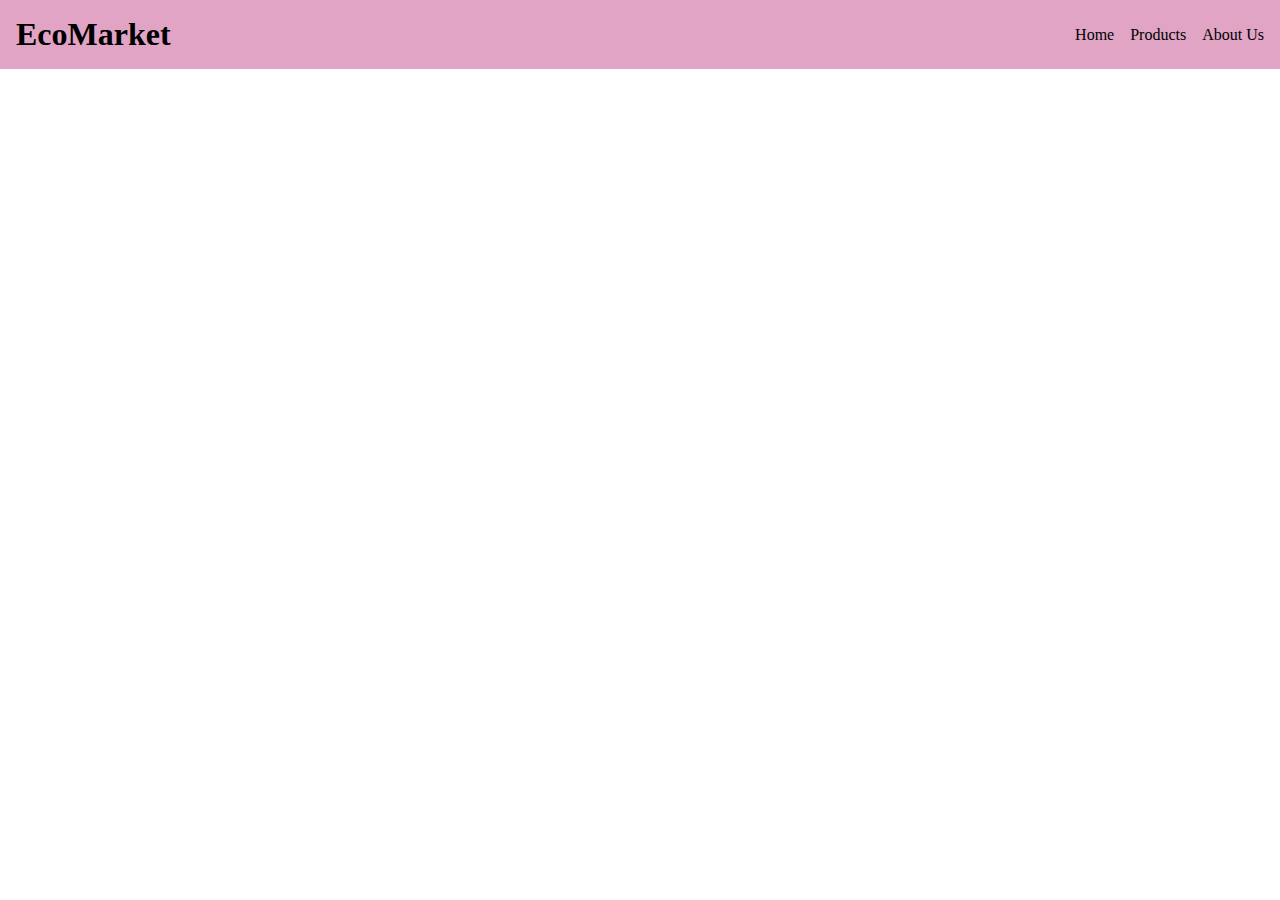
==== html/index.html @ 0cf8f149 "added header and navbar" ====
<!DOCTYPE html>
<html lang="en">
  <head>
    <meta charset="UTF-8" />
    <meta name="viewport" content="width=device-width, initial-scale=1.0" />
    <link rel="stylesheet" href="../css/index.css" />
    <title>LandingPage</title>
  </head>
  <body>
    <header>
      <h1>EcoMarket</h1>
      <nav>
        <ul>
          <li>Home</li>
          <li>Products</li>
          <li>About Us</li>
        </ul>
      </nav>
    </header>
  </body>
</html>
---- css/index.css ----
* {
    box-sizing: border-box;
    margin: 0;
    padding: 0;
}

:root{
    --purple: #c34a8b;
    --purple_lowopacity: #c34a8b80;
    --green: #8bc34a;
    --blue: #4a8bc3;
}

body {
}

header {
    display: grid;
    grid-template-columns: 1fr auto;
    align-items: center;
    padding: 16px;
    background-color: var(--purple_lowopacity);
}

h1 {
    font-size: 32px;
}

nav ul {
    display: flex;
    list-style-type: none;
    gap: 16px;
}

nav li {
    cursor: pointer;
    transition: color 0.3s ease;
}

nav li:hover {
    color: var(--purple);
}
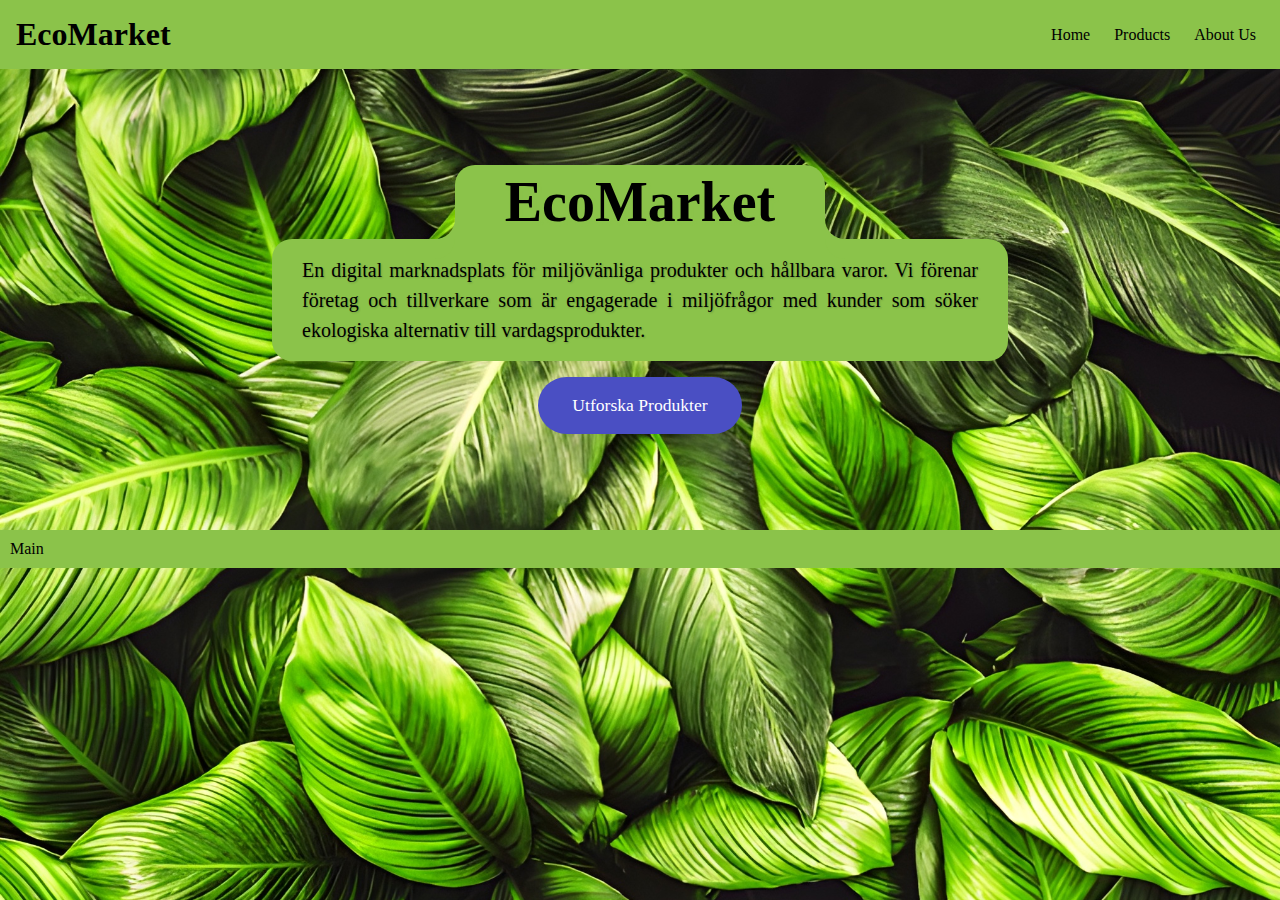
==== commit 2cce3113: "added a hero section, changed the colour of the navbar and began working on the main section" ====
--- a/html/index.html
+++ b/html/index.html
@@ -1,21 +1,41 @@
+<!-- 
+ gör en box/outline för hero text
+ upscalea bild
+ -->
+
 <!DOCTYPE html>
 <html lang="en">
   <head>
     <meta charset="UTF-8" />
     <meta name="viewport" content="width=device-width, initial-scale=1.0" />
     <link rel="stylesheet" href="../css/index.css" />
-    <title>LandingPage</title>
+    <title>Landing Page</title>
   </head>
   <body>
     <header>
       <h1>EcoMarket</h1>
       <nav>
         <ul>
-          <li>Home</li>
-          <li>Products</li>
-          <li>About Us</li>
+          <li><a>Home</a></li>
+          <li><a>Products</a></li>
+          <li><a>About Us</a></li>
         </ul>
       </nav>
     </header>
+
+    <section class="hero">
+      <div class="hero-content">
+        <h1 class="hero-title hero-title-reverse-border">EcoMarket</h1>
+        <p class="hero-description">
+          En digital marknadsplats för miljövänliga produkter och hållbara
+          varor. Vi förenar företag och tillverkare som är engagerade i
+          miljöfrågor med kunder som söker ekologiska alternativ till
+          vardagsprodukter.
+        </p>
+        <a href="#" class="cta-button">Utforska Produkter</a>
+      </div>
+    </section>
+
+    <main>Main</main>
   </body>
 </html>
--- a/css/index.css
+++ b/css/index.css
@@ -5,21 +5,33 @@
 }
 
 :root{
-    --purple: #c34a8b;
-    --purple_lowopacity: #c34a8b80;
-    --green: #8bc34a;
-    --blue: #4a8bc3;
+    --purple: #da7da7;
+    --purple_lowopacity: #da7da780;
+    /* --purple_medopacity: #da7da760; */
+    --green: #8BC34A;
+    --medgreen: #7eb73d;
+    --darkgreen: #71a436;
+    --blue: #4a4fc3;
+    --lightblue: #3d42b7;
+}
+
+html {
+    scroll-behavior: smooth;
 }
 
 body {
-}
+    background-image: url(../img/lövbakgrund_photoshop.png);
+    background-repeat: none;
+    background-size: cover;
+    background-position: 0 64px;
+} 
 
 header {
     display: grid;
     grid-template-columns: 1fr auto;
     align-items: center;
     padding: 16px;
-    background-color: var(--purple_lowopacity);
+    background-color: var(--green);
 }
 
 h1 {
@@ -28,15 +40,119 @@
 
 nav ul {
     display: flex;
+    align-items: center;
     list-style-type: none;
-    gap: 16px;
+    gap: 8px;
 }
 
 nav li {
     cursor: pointer;
-    transition: color 0.3s ease;
+    transition: all 0.3s ease;
+    padding: 8px;
+    border-radius: 8px;
 }
 
 nav li:hover {
-    color: var(--purple);
+    font-size: 18px;
+    background-color: var(--darkgreen);
+    transform: translateY(1px);
+}
+
+.hero {
+    position: relative;
+    width: 100%;
+    margin: 64px 0;
+    display: flex;
+    align-items: center;
+    justify-content: center;
+    overflow: hidden;
+}
+
+.hero-content {
+    text-align: center;
+    max-width: 800px;
+    padding: 32px;
+    position: relative;
+    z-index: 2;
+    animation: fadeIn 1.5s ease-out;
+}
+
+.hero-title {
+    color: black;
+    background-color: var(--green);
+    display: inline-block;
+    position: relative;
+    
+    padding: 5px 50px;
+    border-radius: 20px 20px 0 0;
+    font-size: 56px;
+    font-weight: bold;
+    text-shadow: 2px 2px 3px var(--green);
+}
+
+.hero-title::before {
+    content: "";
+    position: absolute;
+
+    rotate: 180deg;
+    background-color: transparent;
+    left: -20px;
+    bottom: 0;
+    height: 40px;
+    width: 20px;
+    border-top-left-radius: 20px;
+    box-shadow: 0 -20px 0 0 var(--green);
+}
+
+.hero-title::after {
+    content: "";
+    position: absolute;
+
+    rotate: 180deg;
+    transform: scaleX(-1);
+    background-color: transparent;
+    right: -20px;
+    bottom: 0;
+    height: 40px;
+    width: 20px;
+    border-top-left-radius: 20px;
+    box-shadow: 0 -20px 0 0 var(--green);
+}
+
+.hero-description {
+    color: black;
+    background-color: var(--green);
+    display: inline-block;
+    padding: 16px 30px 16px 30px;
+    margin-bottom: 16px;
+    border-radius: 20px;
+    
+    font-size: 20px;
+    text-align: justify;
+    line-height: 1.5;
+    text-shadow: 1px 1px 2px #0003;
+}
+
+.cta-button {
+    display: inline-block;
+    padding: 1rem 2rem;
+    font-size: 1.1rem;
+    background-color: var(--blue);
+    color: white;
+    text-decoration: none;
+    border-radius: 30px;
+    transition: all 0.3s ease;
+    border: 2px solid transparent;
+}
+
+.cta-button:hover {
+    background-color: var(--lightblue);
+    transform: translateY(-2px);
+    box-shadow: 0 4px 15px #0002;
+}
+
+main {
+    background-color: var(--green);
+
+    padding: 10px;
 }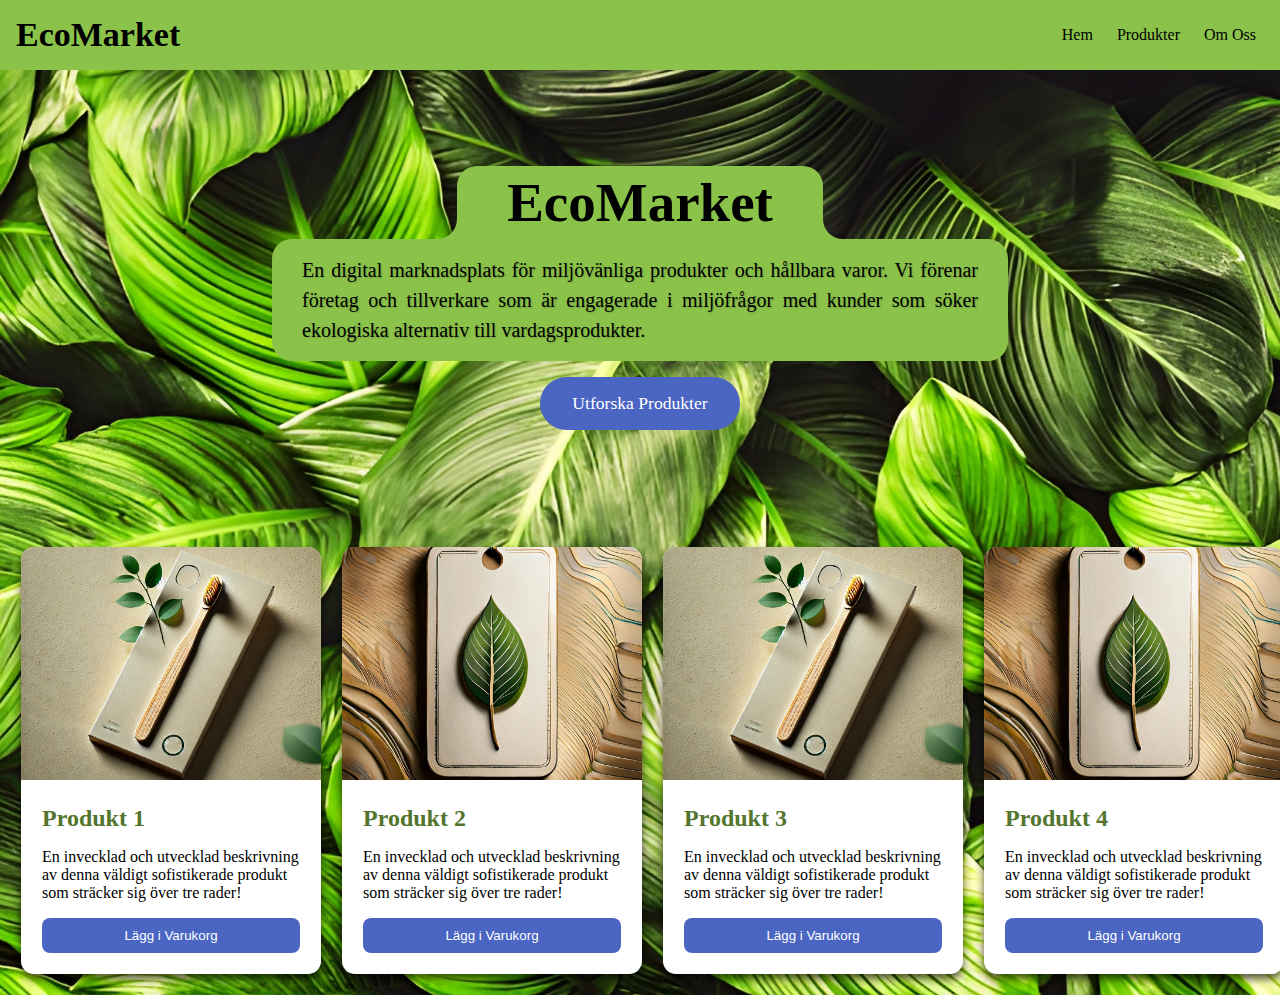
==== commit 36de0f1f: "ändrade i färgerna samt lade till CSS och HTML för produkt slidern." ====
--- a/html/index.html
+++ b/html/index.html
@@ -12,30 +12,92 @@
     <title>Landing Page</title>
   </head>
   <body>
-    <header>
+    <header id="home">
       <h1>EcoMarket</h1>
       <nav>
         <ul>
-          <li><a>Home</a></li>
-          <li><a>Products</a></li>
-          <li><a>About Us</a></li>
+          <li><a href="#home">Hem</a></li>
+          <li><a href="#products">Produkter</a></li>
+          <li><a>Om Oss</a></li>
         </ul>
       </nav>
     </header>
 
     <section class="hero">
       <div class="hero-content">
-        <h1 class="hero-title hero-title-reverse-border">EcoMarket</h1>
+        <h1 class="hero-title">EcoMarket</h1>
         <p class="hero-description">
           En digital marknadsplats för miljövänliga produkter och hållbara
           varor. Vi förenar företag och tillverkare som är engagerade i
           miljöfrågor med kunder som söker ekologiska alternativ till
           vardagsprodukter.
         </p>
-        <a href="#" class="cta-button">Utforska Produkter</a>
+        <a href="#product-container" class="product-button"
+          >Utforska Produkter</a
+        >
       </div>
     </section>
 
-    <main>Main</main>
+    <main id="product-container">
+      <div class="product">
+        <img src="../misc/miljövänlig tandborste.png" alt="Produkt 1" />
+        <div class="product-content">
+          <h2>Produkt 1</h2>
+          <p>
+            En invecklad och utvecklad beskrivning av denna väldigt
+            sofistikerade produkt som sträcker sig över tre rader!
+          </p>
+          <button class="add-to-cart">Lägg i Varukorg</button>
+        </div>
+      </div>
+
+      <div class="product">
+        <img src="../misc/miljövänlig skärbräda.jpeg" alt="Produkt 2" />
+        <div class="product-content">
+          <h2>Produkt 2</h2>
+          <p>
+            En invecklad och utvecklad beskrivning av denna väldigt
+            sofistikerade produkt som sträcker sig över tre rader!
+          </p>
+          <button class="add-to-cart">Lägg i Varukorg</button>
+        </div>
+      </div>
+
+      <div class="product">
+        <img src="../misc/miljövänlig tandborste.png" alt="Produkt 3" />
+        <div class="product-content">
+          <h2>Produkt 3</h2>
+          <p>
+            En invecklad och utvecklad beskrivning av denna väldigt
+            sofistikerade produkt som sträcker sig över tre rader!
+          </p>
+          <button class="add-to-cart">Lägg i Varukorg</button>
+        </div>
+      </div>
+
+      <div class="product">
+        <img src="../misc/miljövänlig skärbräda.jpeg" alt="Produkt 4" />
+        <div class="product-content">
+          <h2>Produkt 4</h2>
+          <p>
+            En invecklad och utvecklad beskrivning av denna väldigt
+            sofistikerade produkt som sträcker sig över tre rader!
+          </p>
+          <button class="add-to-cart">Lägg i Varukorg</button>
+        </div>
+      </div>
+
+      <div class="product">
+        <img src="../misc/miljövänlig tandborste.png" alt="Produkt 4" />
+        <div class="product-content">
+          <h2>Produkt 5</h2>
+          <p>
+            En invecklad och utvecklad beskrivning av denna väldigt
+            sofistikerade produkt som sträcker sig över tre rader!
+          </p>
+          <button class="add-to-cart">Lägg i Varukorg</button>
+        </div>
+      </div>
+    </main>
   </body>
 </html>
--- a/css/index.css
+++ b/css/index.css
@@ -5,14 +5,11 @@
 }
 
 :root{
-    --purple: #da7da7;
-    --purple_lowopacity: #da7da780;
-    /* --purple_medopacity: #da7da760; */
     --green: #8BC34A;
-    --medgreen: #7eb73d;
-    --darkgreen: #71a436;
-    --blue: #4a4fc3;
-    --lightblue: #3d42b7;
+    --darkgreen: #53752D;
+    --blue: #4A65C2;
+    --highlight_blue: #6082FD;
+    --activation_color: #C2644A;
 }
 
 html {
@@ -35,7 +32,7 @@
 }
 
 h1 {
-    font-size: 32px;
+    font-size: 34px;
 }
 
 nav ul {
@@ -50,12 +47,18 @@
     transition: all 0.3s ease;
     padding: 8px;
     border-radius: 8px;
+    color: black;
 }
 
 nav li:hover {
-    font-size: 18px;
     background-color: var(--darkgreen);
-    transform: translateY(1px);
+    transform: translateY(2px);
+    color: white;
+}
+
+nav a {
+    text-decoration: none;
+    color: inherit;
 }
 
 .hero {
@@ -85,7 +88,7 @@
     
     padding: 5px 50px;
     border-radius: 20px 20px 0 0;
-    font-size: 56px;
+    font-size: 55px;
     font-weight: bold;
     text-shadow: 2px 2px 3px var(--green);
 }
@@ -122,6 +125,7 @@
 .hero-description {
     color: black;
     background-color: var(--green);
+
     display: inline-block;
     padding: 16px 30px 16px 30px;
     margin-bottom: 16px;
@@ -133,7 +137,7 @@
     text-shadow: 1px 1px 2px #0003;
 }
 
-.cta-button {
+.product-button {
     display: inline-block;
     padding: 1rem 2rem;
     font-size: 1.1rem;
@@ -142,17 +146,70 @@
     text-decoration: none;
     border-radius: 30px;
     transition: all 0.3s ease;
-    border: 2px solid transparent;
-}
-
-.cta-button:hover {
-    background-color: var(--lightblue);
+}
+
+.product-button:hover {
+    background-color: var(--highlight_blue);
     transform: translateY(-2px);
     box-shadow: 0 4px 15px #0002;
-}
-
-main {
-    background-color: var(--green);
-
+    color: black;
+}
+
+#product-container {
+    display: flex;
+    overflow-x: scroll;
+    gap: 21px;
+    padding: 21px;
+    scroll-snap-type: x mandatory;
+}
+
+.product {
+    flex: 0 0 300px;
+    background-color: white;
+    border-radius: 13px;
+    box-shadow: 0 5px 8px #000a;
+    scroll-snap-align: center;
+    transition: transform 0.3s ease;
+}
+
+.product:hover {
+    transform: scale(1.05);
+}
+
+.product img {
+    width: 100%;
+    height: 233px;
+    object-fit: cover;
+    border-radius: 13px 13px 0 0;
+}
+
+.product-content {
+    padding: 21px;
+}
+
+.product h2 {
+    margin-bottom: 16px;
+    color: var(--darkgreen);
+}
+
+.product p {
+    margin-bottom: 16px;
+    color: black;
+}
+
+.add-to-cart {
+    display: block;
+    width: 100%;
     padding: 10px;
-}+    background-color: var(--blue);
+    color: white;
+    border: none;
+    border-radius: 8px;
+    cursor: pointer;
+    transition: background-color 0.3s ease;
+}
+
+.add-to-cart:hover {
+    background-color: var(--highlight_blue);
+    color: black;
+}
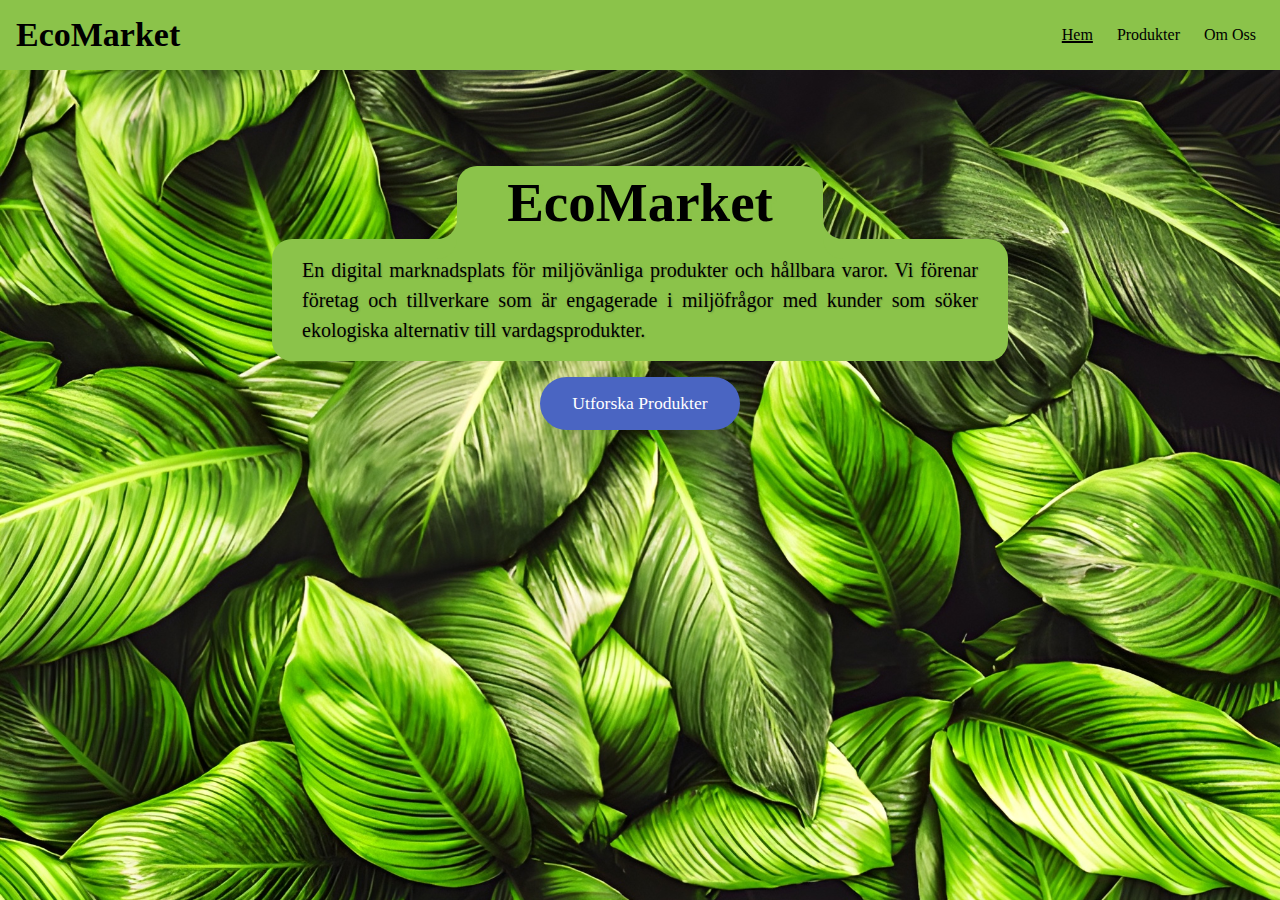
==== commit 755f6f47: "skapade två till html sidor: produkter och om oss. produktcardsen har nu priser och om oss är stylea" ====
--- a/html/index.html
+++ b/html/index.html
@@ -16,9 +16,9 @@
       <h1>EcoMarket</h1>
       <nav>
         <ul>
-          <li><a href="#home">Hem</a></li>
-          <li><a href="#products">Produkter</a></li>
-          <li><a>Om Oss</a></li>
+          <li><a id="current-page">Hem</a></li>
+          <li><a href="../html/products.html">Produkter</a></li>
+          <li><a href="../html/aboutUs.html">Om Oss</a></li>
         </ul>
       </nav>
     </header>
@@ -32,72 +32,10 @@
           miljöfrågor med kunder som söker ekologiska alternativ till
           vardagsprodukter.
         </p>
-        <a href="#product-container" class="product-button"
+        <a href="../html/products.html" class="product-button"
           >Utforska Produkter</a
         >
       </div>
     </section>
-
-    <main id="product-container">
-      <div class="product">
-        <img src="../misc/miljövänlig tandborste.png" alt="Produkt 1" />
-        <div class="product-content">
-          <h2>Produkt 1</h2>
-          <p>
-            En invecklad och utvecklad beskrivning av denna väldigt
-            sofistikerade produkt som sträcker sig över tre rader!
-          </p>
-          <button class="add-to-cart">Lägg i Varukorg</button>
-        </div>
-      </div>
-
-      <div class="product">
-        <img src="../misc/miljövänlig skärbräda.jpeg" alt="Produkt 2" />
-        <div class="product-content">
-          <h2>Produkt 2</h2>
-          <p>
-            En invecklad och utvecklad beskrivning av denna väldigt
-            sofistikerade produkt som sträcker sig över tre rader!
-          </p>
-          <button class="add-to-cart">Lägg i Varukorg</button>
-        </div>
-      </div>
-
-      <div class="product">
-        <img src="../misc/miljövänlig tandborste.png" alt="Produkt 3" />
-        <div class="product-content">
-          <h2>Produkt 3</h2>
-          <p>
-            En invecklad och utvecklad beskrivning av denna väldigt
-            sofistikerade produkt som sträcker sig över tre rader!
-          </p>
-          <button class="add-to-cart">Lägg i Varukorg</button>
-        </div>
-      </div>
-
-      <div class="product">
-        <img src="../misc/miljövänlig skärbräda.jpeg" alt="Produkt 4" />
-        <div class="product-content">
-          <h2>Produkt 4</h2>
-          <p>
-            En invecklad och utvecklad beskrivning av denna väldigt
-            sofistikerade produkt som sträcker sig över tre rader!
-          </p>
-          <button class="add-to-cart">Lägg i Varukorg</button>
-        </div>
-      </div>
-
-      <div class="product">
-        <img src="../misc/miljövänlig tandborste.png" alt="Produkt 4" />
-        <div class="product-content">
-          <h2>Produkt 5</h2>
-          <p>
-            En invecklad och utvecklad beskrivning av denna väldigt
-            sofistikerade produkt som sträcker sig över tre rader!
-          </p>
-          <button class="add-to-cart">Lägg i Varukorg</button>
-        </div>
-      </div>
-    </main>
   </body>
 </html>
--- a/css/index.css
+++ b/css/index.css
@@ -17,7 +17,7 @@
 }
 
 body {
-    background-image: url(../img/lövbakgrund_photoshop.png);
+    background-image: url(../img/leafbackground.png);
     background-repeat: none;
     background-size: cover;
     background-position: 0 64px;
@@ -42,7 +42,9 @@
     gap: 8px;
 }
 
-nav li {
+nav a {
+    text-decoration: none;
+    color: inherit;
     cursor: pointer;
     transition: all 0.3s ease;
     padding: 8px;
@@ -50,19 +52,17 @@
     color: black;
 }
 
-nav li:hover {
+nav a:hover {
     background-color: var(--darkgreen);
     transform: translateY(2px);
     color: white;
 }
 
-nav a {
-    text-decoration: none;
-    color: inherit;
+nav #current-page {
+    text-decoration: underline 2px;
 }
 
 .hero {
-    position: relative;
     width: 100%;
     margin: 64px 0;
     display: flex;
@@ -155,15 +155,22 @@
     color: black;
 }
 
-#product-container {
+.product-container {
     display: flex;
     overflow-x: scroll;
     gap: 21px;
     padding: 21px;
+    margin-top: 10px;
     scroll-snap-type: x mandatory;
 }
 
+.product-container::-webkit-scrollbar {
+    display: none;
+}
+
 .product {
+    display: flex;
+    flex-wrap: wrap;
     flex: 0 0 300px;
     background-color: white;
     border-radius: 13px;
@@ -176,7 +183,7 @@
     transform: scale(1.05);
 }
 
-.product img {
+.product-img {
     width: 100%;
     height: 233px;
     object-fit: cover;
@@ -197,9 +204,27 @@
     color: black;
 }
 
+.price-related {
+    display: flex;
+    align-items: center;
+    justify-content: space-around;
+}
+
+.price {
+    display: flex;
+    float: left;
+    text-shadow: 2px 2px 5px #888;
+}
+
+.price span {
+    display: inline-block;
+    font-size: 21px;
+    margin-top: 3px;
+}
+
 .add-to-cart {
-    display: block;
-    width: 100%;
+    display: inline-block;
+    width: 60%;
     padding: 10px;
     background-color: var(--blue);
     color: white;
@@ -213,3 +238,110 @@
     background-color: var(--highlight_blue);
     color: black;
 }
+
+
+
+
+#grid-container {
+    display: grid;
+    gap: 13px;
+    grid-template-columns: repeat(3, 1fr);
+    grid-template-areas: 
+    "header header header"
+    "mission mission mission"
+    "mb mb mb"
+    "vl1 vl2 vl3";
+}
+
+#grid-header {
+    grid-area: header;
+    text-align: center;
+    color: white;
+    background-color: var(--darkgreen);
+    box-shadow: 0 4px 6px #0005;
+    width: 75%;
+    padding: 21px 0;
+    margin: 21px auto -21px;
+    border-radius: 21px;
+}
+
+#mission-section {
+    grid-area: mission;
+    width: 100%;
+    max-width: 640px;
+    background-color: var(--green);
+    margin: auto;
+    padding: 21px 34px 34px;
+    border-radius: 34px;
+}
+
+#mission-section h2 {
+    margin-bottom: 13px;
+}
+
+#team-section {
+    grid-area: mb;
+    display: flex;
+    justify-content: space-around;
+}
+
+#team-section h3 {
+    margin-bottom: 8px;
+}
+
+.team-member {
+    display: inline-block;
+    text-align: center;
+    background-color: white;
+    width: 40%;
+    padding: 21px;
+    border-radius: 13px;
+    box-shadow: 0 4px 6px #0005;
+    transition: transform 0.3s ease;
+}
+
+.team-member:hover {
+    transform: translateY(-10px);
+}
+
+.team-member img {
+    width: 144px;
+    height: 144px;
+    border-radius: 50%;
+    object-fit: cover;
+    margin-bottom: 21px;
+}
+
+#value-section {
+    display: flex;
+    grid-column: 1 / -1;
+    justify-content: space-evenly;
+}
+
+.value-card {
+    display: inline-block;
+    width: 30%;
+    background-color: var(--blue);
+    color: white;
+    margin-top: 8px;
+    padding: 21px;
+    border-radius: 13px;
+    text-align: center;
+    transition: background-color 0.3s ease;
+}
+
+.value-card:hover {
+    background-color: var(--highlight_blue);
+}
+
+#vl1 {
+    grid-area: vl1;
+}
+
+#vl2 {
+    grid-area: vl2;
+}
+
+#vl3 {
+    grid-area: vl3;
+}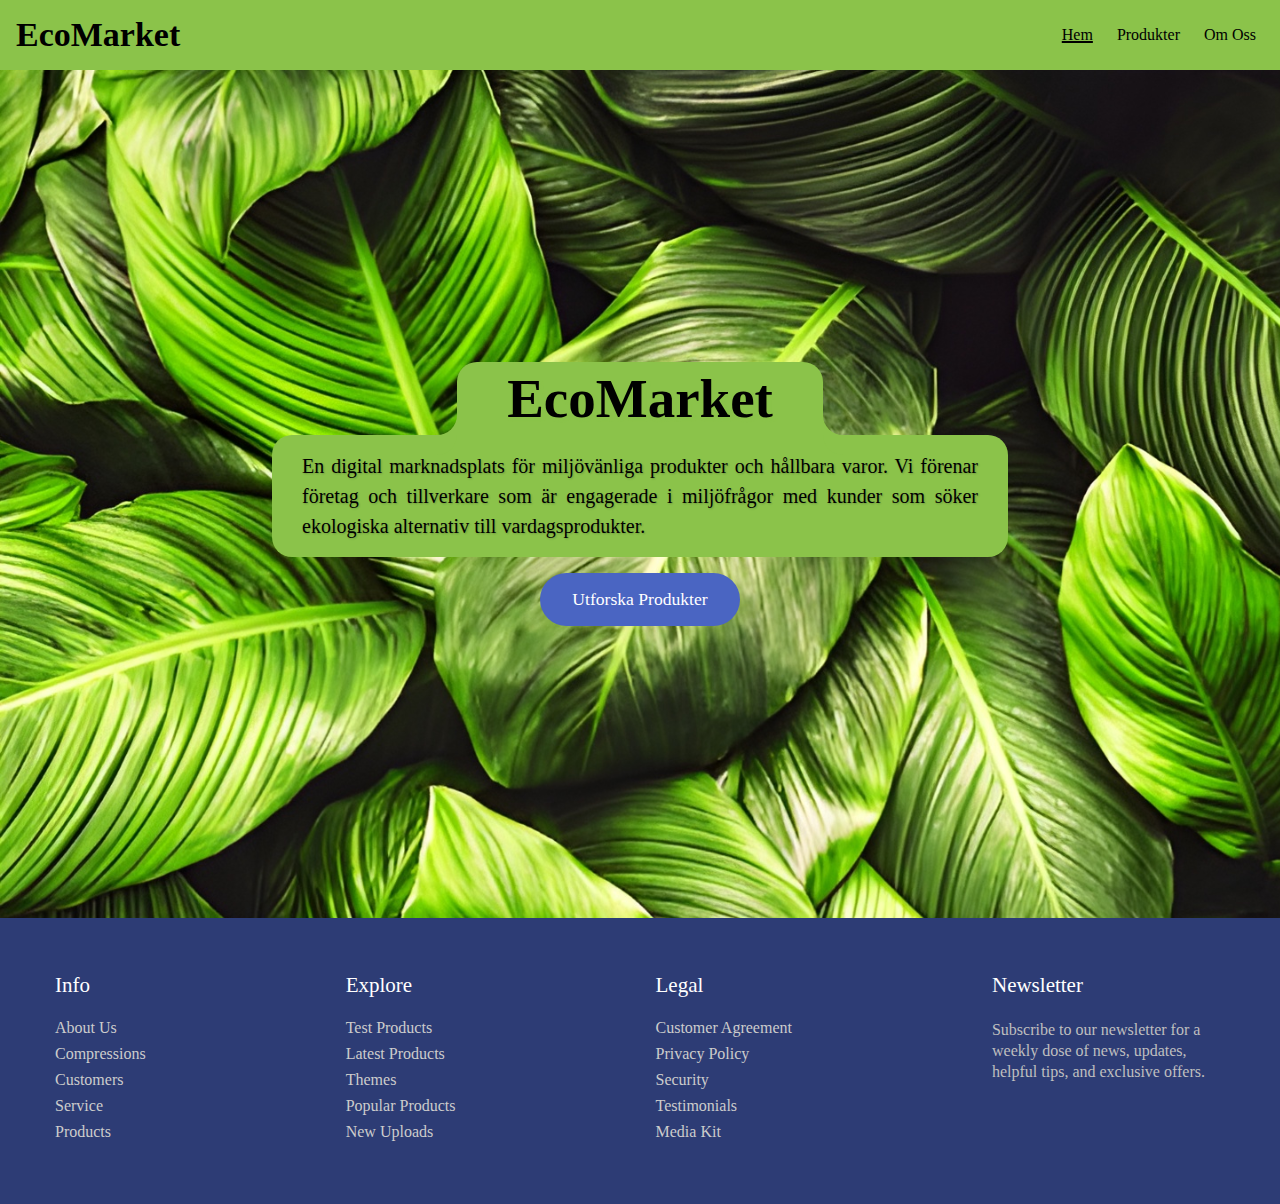
==== commit b4db795e: "added footer to all pages" ====
--- a/html/index.html
+++ b/html/index.html
@@ -37,5 +37,45 @@
         >
       </div>
     </section>
+
+    <footer>
+      <div class="footer-section">
+        <h4>Info</h4>
+        <ul class="links">
+          <li><a href="../html/aboutUs.html">About Us</a></li>
+          <li><a href="#">Compressions</a></li>
+          <li><a href="#">Customers</a></li>
+          <li><a href="../html/products.html">Service</a></li>
+          <li><a href="../html/products.html">Products</a></li>
+        </ul>
+      </div>
+      <div class="footer-section">
+        <h4>Explore</h4>
+        <ul class="links">
+          <li><a href="../html/products.html">Test Products</a></li>
+          <li><a href="../html/products.html">Latest Products</a></li>
+          <li><a href="#">Themes</a></li>
+          <li><a href="../html/products.html">Popular Products</a></li>
+          <li><a href="#">New Uploads</a></li>
+        </ul>
+      </div>
+      <div class="footer-section">
+        <h4>Legal</h4>
+        <ul class="links">
+          <li><a href="#">Customer Agreement</a></li>
+          <li><a href="#">Privacy Policy</a></li>
+          <li><a href="#">Security</a></li>
+          <li><a href="#">Testimonials</a></li>
+          <li><a href="#">Media Kit</a></li>
+        </ul>
+      </div>
+      <div class="footer-section">
+        <h4>Newsletter</h4>
+        <p>
+          Subscribe to our newsletter for a weekly dose of news, updates,
+          helpful tips, and exclusive offers.
+        </p>
+      </div>
+    </footer>
   </body>
 </html>
--- a/css/index.css
+++ b/css/index.css
@@ -8,6 +8,7 @@
     --green: #8BC34A;
     --darkgreen: #53752D;
     --blue: #4A65C2;
+    --darkblue: #2D3C75;
     --highlight_blue: #6082FD;
     --activation_color: #C2644A;
 }
@@ -64,6 +65,7 @@
 
 .hero {
     width: 100%;
+    height: 80vh;
     margin: 64px 0;
     display: flex;
     align-items: center;
@@ -160,7 +162,7 @@
     overflow-x: scroll;
     gap: 21px;
     padding: 21px;
-    margin-top: 10px;
+    margin: 13px 0 55px;
     scroll-snap-type: x mandatory;
 }
 
@@ -295,7 +297,7 @@
     background-color: white;
     width: 40%;
     padding: 21px;
-    border-radius: 13px;
+    border-radius: 144px;
     box-shadow: 0 4px 6px #0005;
     transition: transform 0.3s ease;
 }
@@ -316,6 +318,7 @@
     display: flex;
     grid-column: 1 / -1;
     justify-content: space-evenly;
+    margin-bottom: 34px;
 }
 
 .value-card {
@@ -344,4 +347,48 @@
 
 #vl3 {
     grid-area: vl3;
+}
+
+
+
+footer {
+    width: 100%;
+    background: var(--darkblue);
+    display: flex;
+    flex-wrap: wrap;
+    justify-content: space-between;
+
+    gap: 55px;
+    padding: 55px;
+}
+
+footer h4 {
+    color: white;
+    font-size: 21px;
+    font-weight: 400;
+}
+
+footer .links {
+    margin-top: 21px;
+}
+
+footer li {
+    list-style: none;
+    margin-bottom: 8px;
+}
+
+footer a {
+    text-decoration: none;
+    color: #ccc;
+}
+
+footer a:hover {
+    color: white;
+}
+
+footer p {
+    margin: 21px 0;
+    line-height: 21px;
+    color: #bfbfbf;
+    max-width: 233px;
 }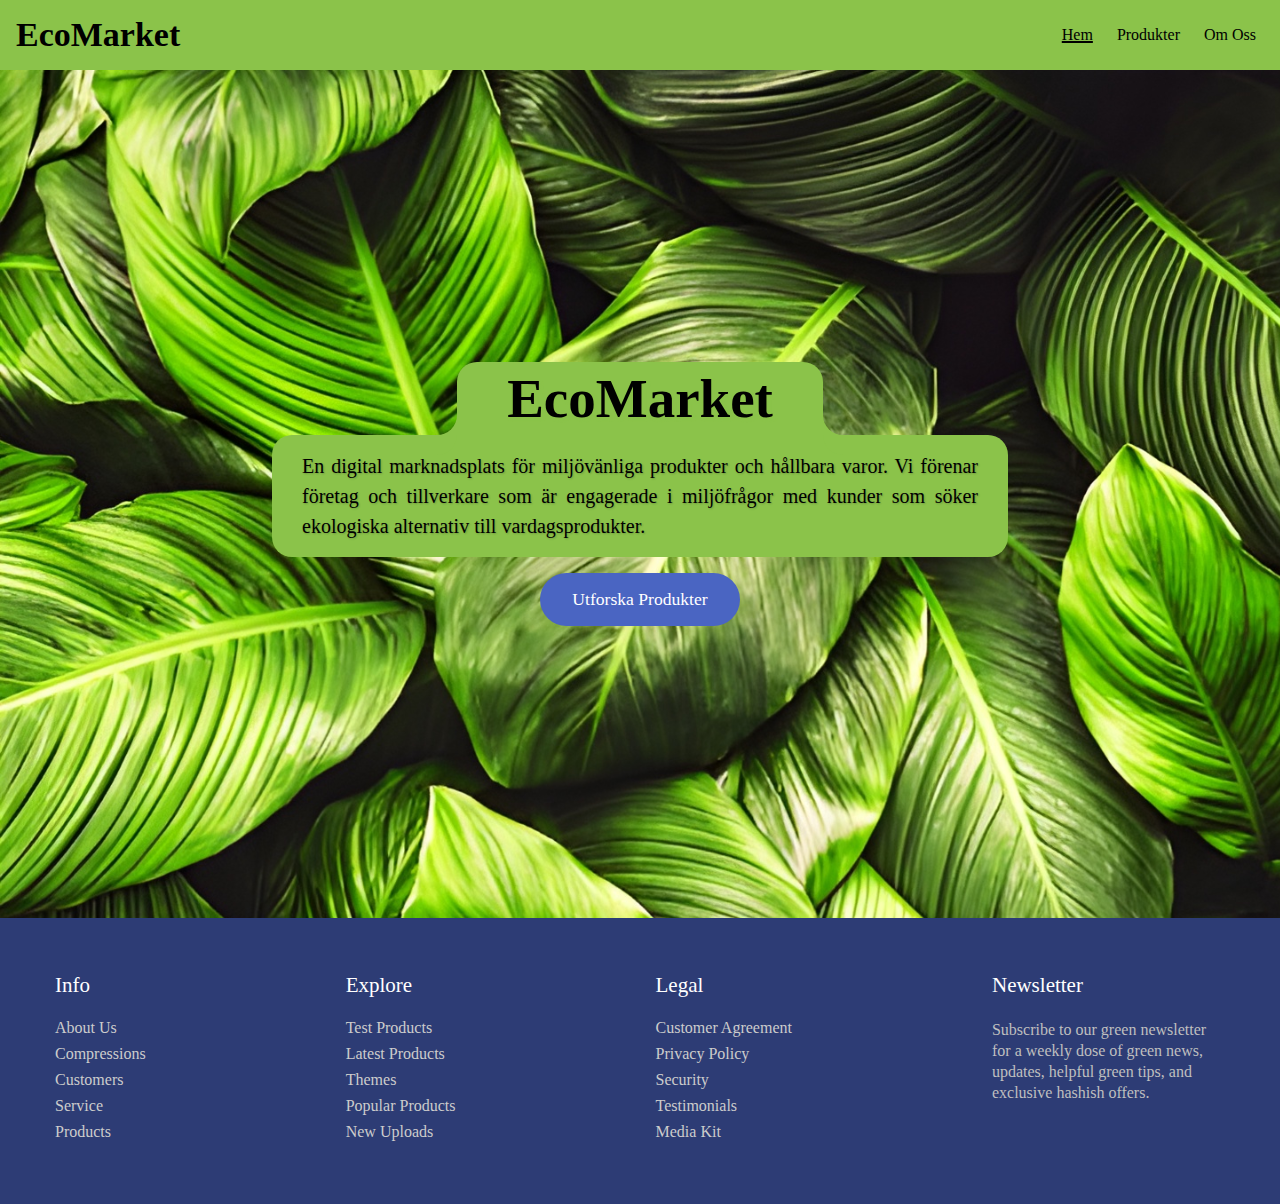
==== commit 62c77946: "small tweak to footer" ====
--- a/html/index.html
+++ b/html/index.html
@@ -72,8 +72,8 @@
       <div class="footer-section">
         <h4>Newsletter</h4>
         <p>
-          Subscribe to our newsletter for a weekly dose of news, updates,
-          helpful tips, and exclusive offers.
+          Subscribe to our green newsletter for a weekly dose of green news,
+          updates, helpful green tips, and exclusive hashish offers.
         </p>
       </div>
     </footer>
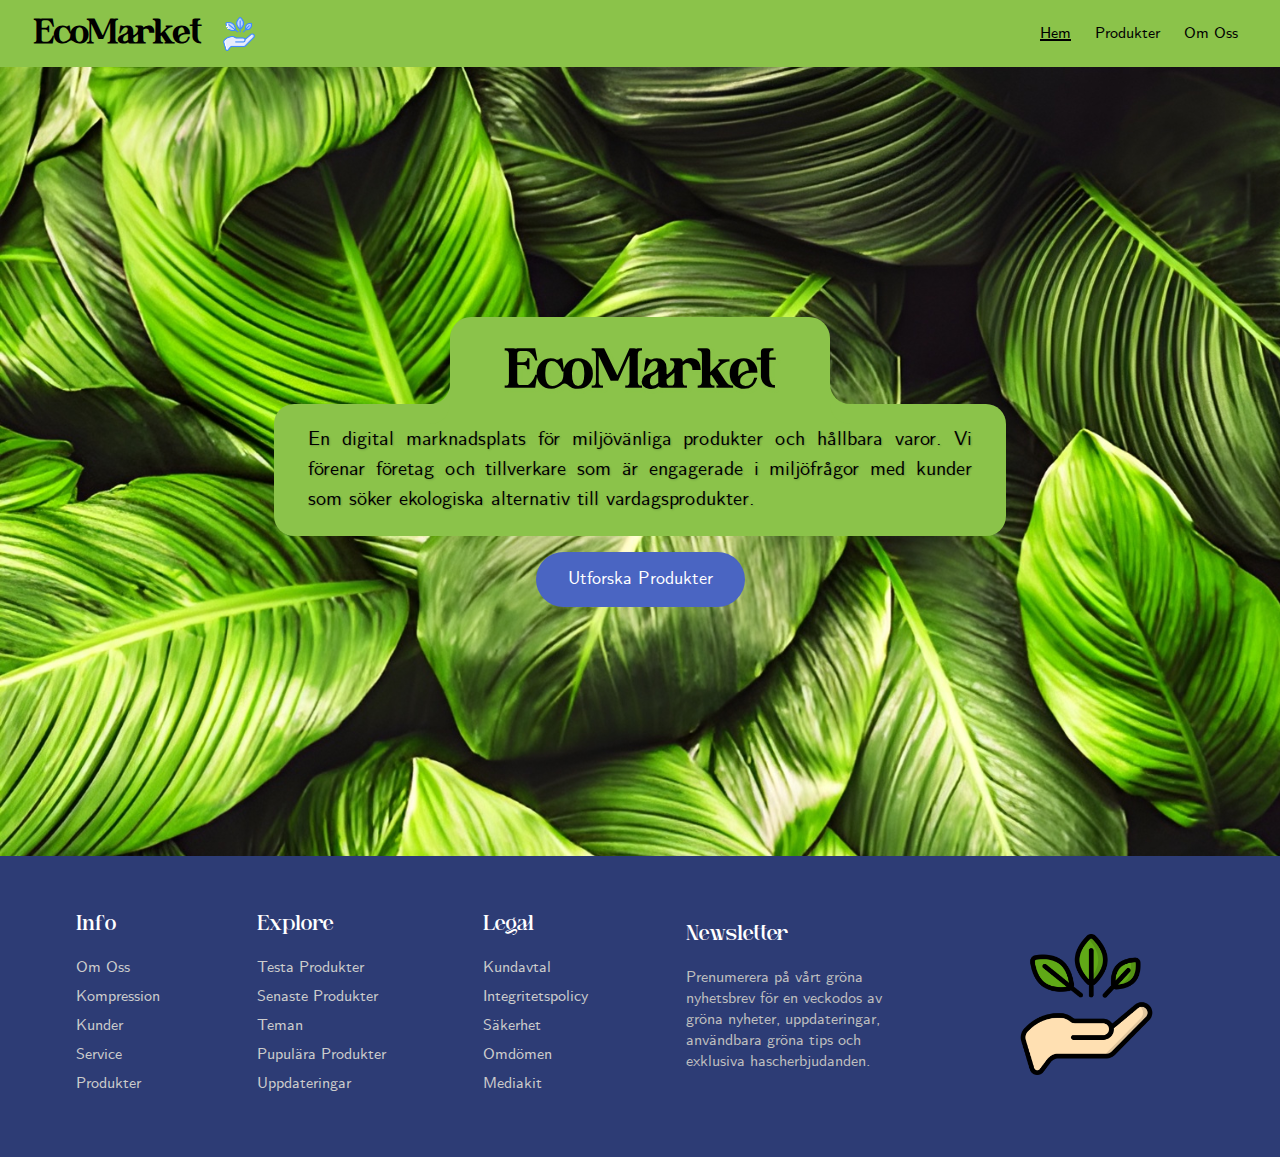
==== commit a3f7c04b: "added custom fonts. translated footer and added an environmental icon. added environmental icon in h" ====
--- a/html/index.html
+++ b/html/index.html
@@ -14,6 +14,7 @@
   <body>
     <header id="home">
       <h1>EcoMarket</h1>
+      <img src="../img/environmental_icon.png" alt="An Environmental Icon" />
       <nav>
         <ul>
           <li><a id="current-page">Hem</a></li>
@@ -42,39 +43,42 @@
       <div class="footer-section">
         <h4>Info</h4>
         <ul class="links">
-          <li><a href="../html/aboutUs.html">About Us</a></li>
-          <li><a href="#">Compressions</a></li>
-          <li><a href="#">Customers</a></li>
+          <li><a href="../html/aboutUs.html">Om Oss</a></li>
+          <li><a href="#">Kompression</a></li>
+          <li><a href="#">Kunder</a></li>
           <li><a href="../html/products.html">Service</a></li>
-          <li><a href="../html/products.html">Products</a></li>
+          <li><a href="../html/products.html">Produkter</a></li>
         </ul>
       </div>
       <div class="footer-section">
         <h4>Explore</h4>
         <ul class="links">
-          <li><a href="../html/products.html">Test Products</a></li>
-          <li><a href="../html/products.html">Latest Products</a></li>
-          <li><a href="#">Themes</a></li>
-          <li><a href="../html/products.html">Popular Products</a></li>
-          <li><a href="#">New Uploads</a></li>
+          <li><a href="../html/products.html">Testa Produkter</a></li>
+          <li><a href="../html/products.html">Senaste Produkter</a></li>
+          <li><a href="#">Teman</a></li>
+          <li><a href="../html/products.html">Pupulära Produkter</a></li>
+          <li><a href="#">Uppdateringar</a></li>
         </ul>
       </div>
       <div class="footer-section">
         <h4>Legal</h4>
         <ul class="links">
-          <li><a href="#">Customer Agreement</a></li>
-          <li><a href="#">Privacy Policy</a></li>
-          <li><a href="#">Security</a></li>
-          <li><a href="#">Testimonials</a></li>
-          <li><a href="#">Media Kit</a></li>
+          <li><a href="#">Kundavtal</a></li>
+          <li><a href="#">Integritetspolicy</a></li>
+          <li><a href="#">Säkerhet</a></li>
+          <li><a href="#">Omdömen</a></li>
+          <li><a href="#">Mediakit</a></li>
         </ul>
       </div>
       <div class="footer-section">
         <h4>Newsletter</h4>
         <p>
-          Subscribe to our green newsletter for a weekly dose of green news,
-          updates, helpful green tips, and exclusive hashish offers.
+          Prenumerera på vårt gröna nyhetsbrev för en veckodos av gröna nyheter,
+          uppdateringar, användbara gröna tips och exklusiva hascherbjudanden.
         </p>
+      </div>
+      <div class="footer-section">
+        <img src="../img/environmental_icon2.png" alt="An Environmental Icon" />
       </div>
     </footer>
   </body>
--- a/css/index.css
+++ b/css/index.css
@@ -13,6 +13,16 @@
     --activation_color: #C2644A;
 }
 
+@font-face {
+    font-family: ngetic;
+    src: url(../misc/NgeticModern-Regular.otf);
+}
+
+@font-face {
+    font-family: cmu;
+    src: url(../misc/cmu.sans-serif-medium.ttf);
+}
+
 html {
     scroll-behavior: smooth;
 }
@@ -25,38 +35,64 @@
 } 
 
 header {
+    position: sticky;
+    top: 0;
+    z-index: 100;
+    
     display: grid;
-    grid-template-columns: 1fr auto;
+    grid-template-columns: auto 1fr auto;
     align-items: center;
-    padding: 16px;
+    
+    padding: 13px 34px;
     background-color: var(--green);
+}
+
+header img {
+    display: inline-block;
+    width: 34px;
+    margin-left: 21px;
 }
 
 h1 {
     font-size: 34px;
 }
 
+h1, h2, h3, h4 {
+    font-family: ngetic;
+}
+
+p, span, a {
+    font-family: cmu;
+}
+
 nav ul {
     display: flex;
     align-items: center;
     list-style-type: none;
+    
     gap: 8px;
 }
 
+nav a, nav li {
+    transition: all 0.3s ease;
+}
+
 nav a {
+    cursor: pointer;
     text-decoration: none;
-    color: inherit;
-    cursor: pointer;
-    transition: all 0.3s ease;
+    
     padding: 8px;
     border-radius: 8px;
     color: black;
 }
 
 nav a:hover {
+    color: white;
     background-color: var(--darkgreen);
+}
+
+nav li:hover {
     transform: translateY(2px);
-    color: white;
 }
 
 nav #current-page {
@@ -64,32 +100,35 @@
 }
 
 .hero {
-    width: 100%;
-    height: 80vh;
-    margin: 64px 0;
     display: flex;
     align-items: center;
     justify-content: center;
     overflow: hidden;
+    
+    width: 100%;
+    height: 75vh;
+    margin: 57px 0;
 }
 
 .hero-content {
+    position: relative;
     text-align: center;
+    animation: fadeIn 1.5s ease-out;
+    
     max-width: 800px;
-    padding: 32px;
+    padding: 34px;
+    z-index: 2;
+}
+
+.hero-title {
+    display: inline-block;
     position: relative;
-    z-index: 2;
-    animation: fadeIn 1.5s ease-out;
-}
-
-.hero-title {
+    
     color: black;
     background-color: var(--green);
-    display: inline-block;
-    position: relative;
-    
-    padding: 5px 50px;
-    border-radius: 20px 20px 0 0;
+    
+    padding: 21px 55px 0;
+    border-radius: 21px 21px 0 0;
     font-size: 55px;
     font-weight: bold;
     text-shadow: 2px 2px 3px var(--green);
@@ -98,7 +137,7 @@
 .hero-title::before {
     content: "";
     position: absolute;
-
+    
     rotate: 180deg;
     background-color: transparent;
     left: -20px;
@@ -112,7 +151,7 @@
 .hero-title::after {
     content: "";
     position: absolute;
-
+    
     rotate: 180deg;
     transform: scaleX(-1);
     background-color: transparent;
@@ -125,45 +164,48 @@
 }
 
 .hero-description {
+    display: inline-block;
+    
     color: black;
     background-color: var(--green);
-
-    display: inline-block;
-    padding: 16px 30px 16px 30px;
+    
+    padding: 21px 34px 21px;
     margin-bottom: 16px;
     border-radius: 20px;
     
+    text-align: justify;
     font-size: 20px;
-    text-align: justify;
     line-height: 1.5;
     text-shadow: 1px 1px 2px #0003;
 }
 
 .product-button {
     display: inline-block;
+    transition: all 0.3s ease;
+
+    color: white;
+    text-decoration: none;
+    font-size: 1.1rem;
+    
+    background-color: var(--blue);
     padding: 1rem 2rem;
-    font-size: 1.1rem;
-    background-color: var(--blue);
-    color: white;
-    text-decoration: none;
     border-radius: 30px;
-    transition: all 0.3s ease;
 }
 
 .product-button:hover {
+    transform: translateY(-2px);
+    color: black;
     background-color: var(--highlight_blue);
-    transform: translateY(-2px);
     box-shadow: 0 4px 15px #0002;
-    color: black;
 }
 
 .product-container {
     display: flex;
     overflow-x: scroll;
+    scroll-snap-type: x mandatory;
     gap: 21px;
     padding: 21px;
     margin: 13px 0 55px;
-    scroll-snap-type: x mandatory;
 }
 
 .product-container::-webkit-scrollbar {
@@ -174,11 +216,12 @@
     display: flex;
     flex-wrap: wrap;
     flex: 0 0 300px;
+    scroll-snap-align: center;
+    transition: transform 0.3s ease;
+    
     background-color: white;
     border-radius: 13px;
     box-shadow: 0 5px 8px #000a;
-    scroll-snap-align: center;
-    transition: transform 0.3s ease;
 }
 
 .product:hover {
@@ -186,9 +229,9 @@
 }
 
 .product-img {
+    object-fit: cover;
     width: 100%;
     height: 233px;
-    object-fit: cover;
     border-radius: 13px 13px 0 0;
 }
 
@@ -215,7 +258,6 @@
 .price {
     display: flex;
     float: left;
-    text-shadow: 2px 2px 5px #888;
 }
 
 .price span {
@@ -226,14 +268,15 @@
 
 .add-to-cart {
     display: inline-block;
+    transition: background-color 0.3s ease;
+    cursor: pointer;
+    
+    color: white;
+    background-color: var(--blue);
     width: 60%;
     padding: 10px;
-    background-color: var(--blue);
-    color: white;
     border: none;
     border-radius: 8px;
-    cursor: pointer;
-    transition: background-color 0.3s ease;
 }
 
 .add-to-cart:hover {
@@ -247,33 +290,37 @@
 #grid-container {
     display: grid;
     gap: 13px;
-    grid-template-columns: repeat(3, 1fr);
     grid-template-areas: 
-    "header header header"
-    "mission mission mission"
-    "mb mb mb"
-    "vl1 vl2 vl3";
+    "header"
+    "mission"
+    "member"
+    "value";
+
+    margin: 34px 21px 55px;
 }
 
 #grid-header {
     grid-area: header;
     text-align: center;
+    
     color: white;
     background-color: var(--darkgreen);
+    width: 60%;
+    padding: 21px 0;
+    margin: auto;
+    margin-bottom: -21px;
+    border-radius: 21px;
     box-shadow: 0 4px 6px #0005;
-    width: 75%;
-    padding: 21px 0;
-    margin: 21px auto -21px;
-    border-radius: 21px;
 }
 
 #mission-section {
     grid-area: mission;
+    
     width: 100%;
     max-width: 640px;
     background-color: var(--green);
+    padding: 34px 34px 21px;
     margin: auto;
-    padding: 21px 34px 34px;
     border-radius: 34px;
 }
 
@@ -282,7 +329,7 @@
 }
 
 #team-section {
-    grid-area: mb;
+    grid-area: member;
     display: flex;
     justify-content: space-around;
 }
@@ -294,12 +341,13 @@
 .team-member {
     display: inline-block;
     text-align: center;
+    transition: transform 0.3s ease;
+    
     background-color: white;
     width: 40%;
     padding: 21px;
     border-radius: 144px;
     box-shadow: 0 4px 6px #0005;
-    transition: transform 0.3s ease;
 }
 
 .team-member:hover {
@@ -307,59 +355,83 @@
 }
 
 .team-member img {
+    object-fit: cover;
     width: 144px;
     height: 144px;
+    margin-bottom: 21px;
     border-radius: 50%;
-    object-fit: cover;
-    margin-bottom: 21px;
+}
+
+.team-member p {
+    margin-bottom: 13px;
 }
 
 #value-section {
     display: flex;
+    justify-content: space-evenly;
+    grid-area: value;
     grid-column: 1 / -1;
-    justify-content: space-evenly;
-    margin-bottom: 34px;
 }
 
 .value-card {
     display: inline-block;
-    width: 30%;
-    background-color: var(--blue);
-    color: white;
-    margin-top: 8px;
-    padding: 21px;
-    border-radius: 13px;
     text-align: center;
     transition: background-color 0.3s ease;
+    
+    color: white;
+    background-color: var(--blue);
+    width: 30%;
+    padding: 21px;
+    margin-top: 8px;
+    border-radius: 13px;
 }
 
 .value-card:hover {
     background-color: var(--highlight_blue);
 }
 
-#vl1 {
-    grid-area: vl1;
-}
-
-#vl2 {
-    grid-area: vl2;
-}
-
-#vl3 {
-    grid-area: vl3;
-}
-
-
+.value-card h3 {
+    margin-bottom: 8px;
+}
+
+@media (min-width: 768px) {
+    #grid-container {
+        grid-template-areas:
+            "header value"
+            "mission value"
+            "member value";
+    }
+
+    #value-section {
+        flex-wrap: wrap;
+        flex-direction: column;
+        grid-column: -1 / -1;
+        margin-top: 45px;
+    }
+    
+    .value-card {
+        width: 80%;
+        max-width: 300px;
+        float: left;
+    }
+}
 
 footer {
+    display: flex;
+    flex-wrap: wrap;
+    justify-content: space-around;
+    align-items:center;
+    gap: 55px;
+    
     width: 100%;
+    padding: 55px;
     background: var(--darkblue);
-    display: flex;
-    flex-wrap: wrap;
-    justify-content: space-between;
-
-    gap: 55px;
-    padding: 55px;
+}
+
+footer img {
+    display: inline-block;
+    width: 75%;
+    max-width: 188px;
 }
 
 footer h4 {
@@ -387,8 +459,9 @@
 }
 
 footer p {
-    margin: 21px 0;
+    max-width: 233px;
     line-height: 21px;
     color: #bfbfbf;
-    max-width: 233px;
-}+    margin: 21px 0;
+}
+    